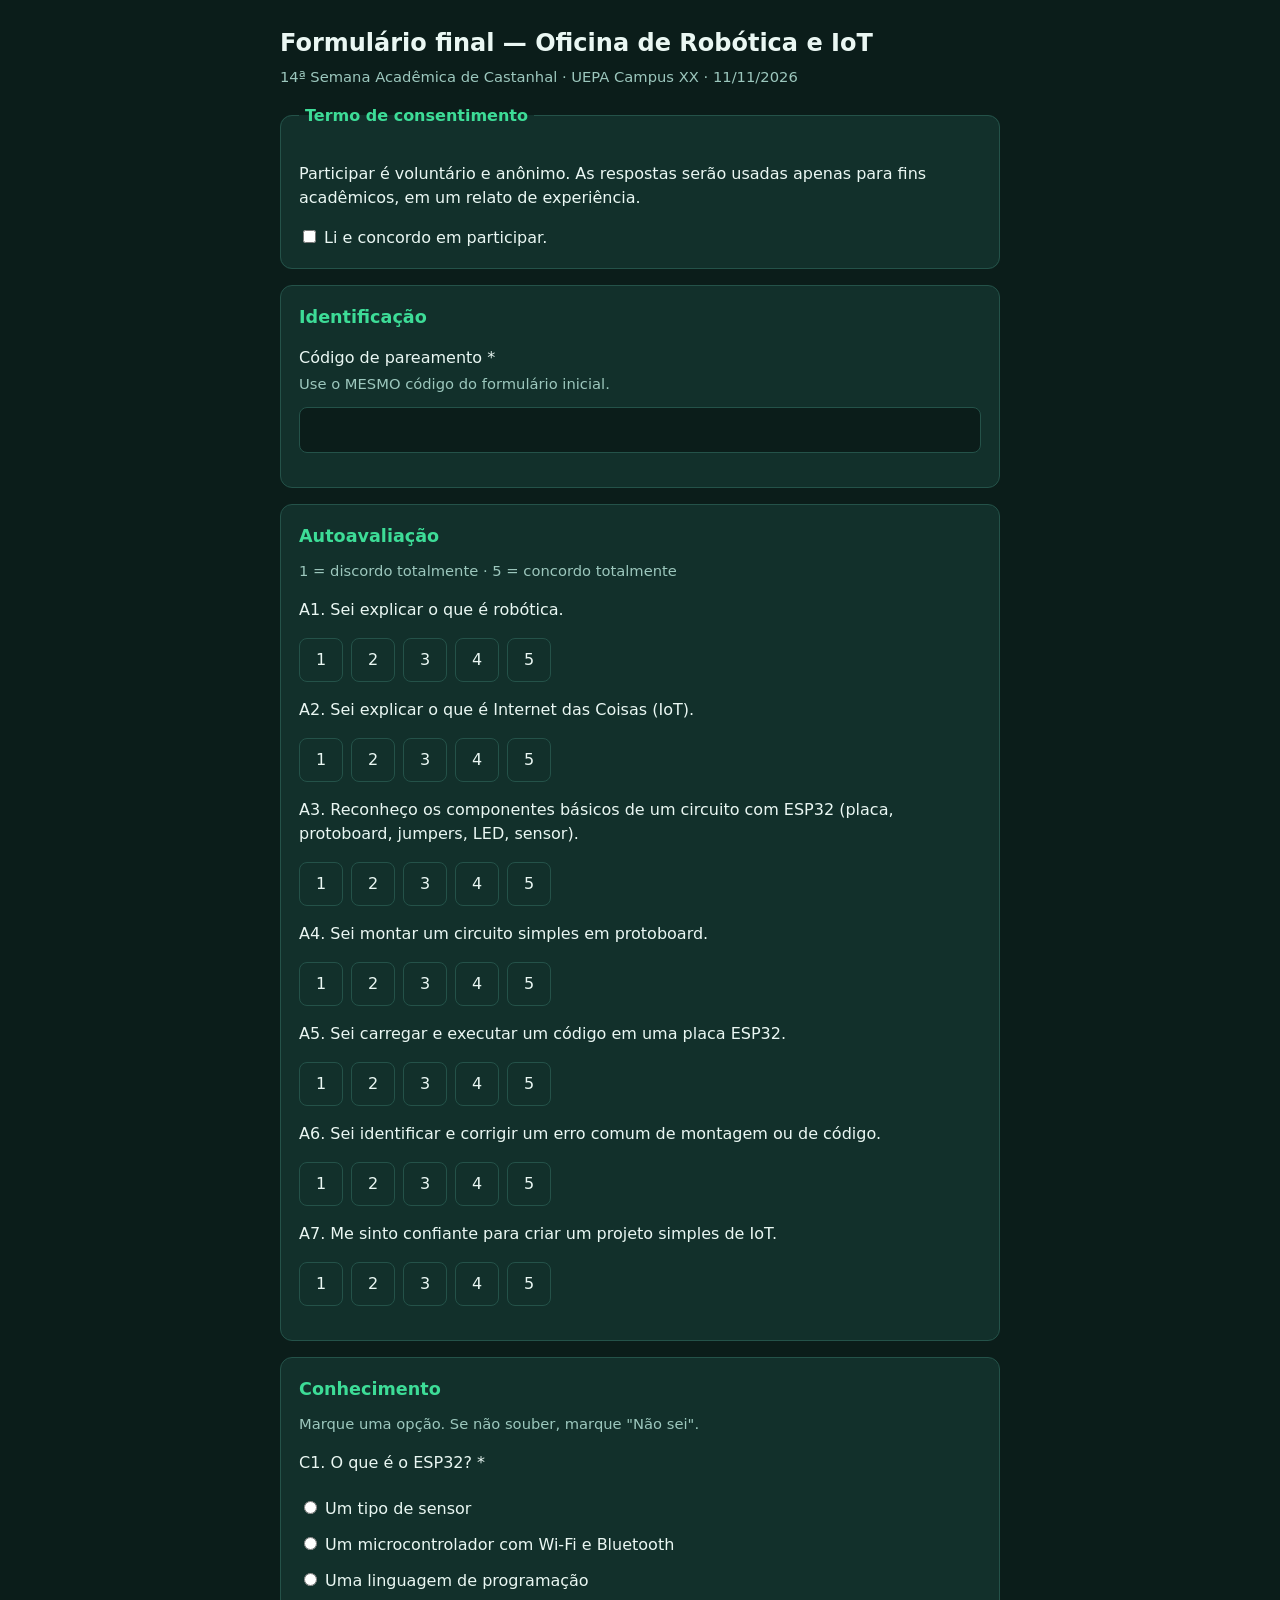
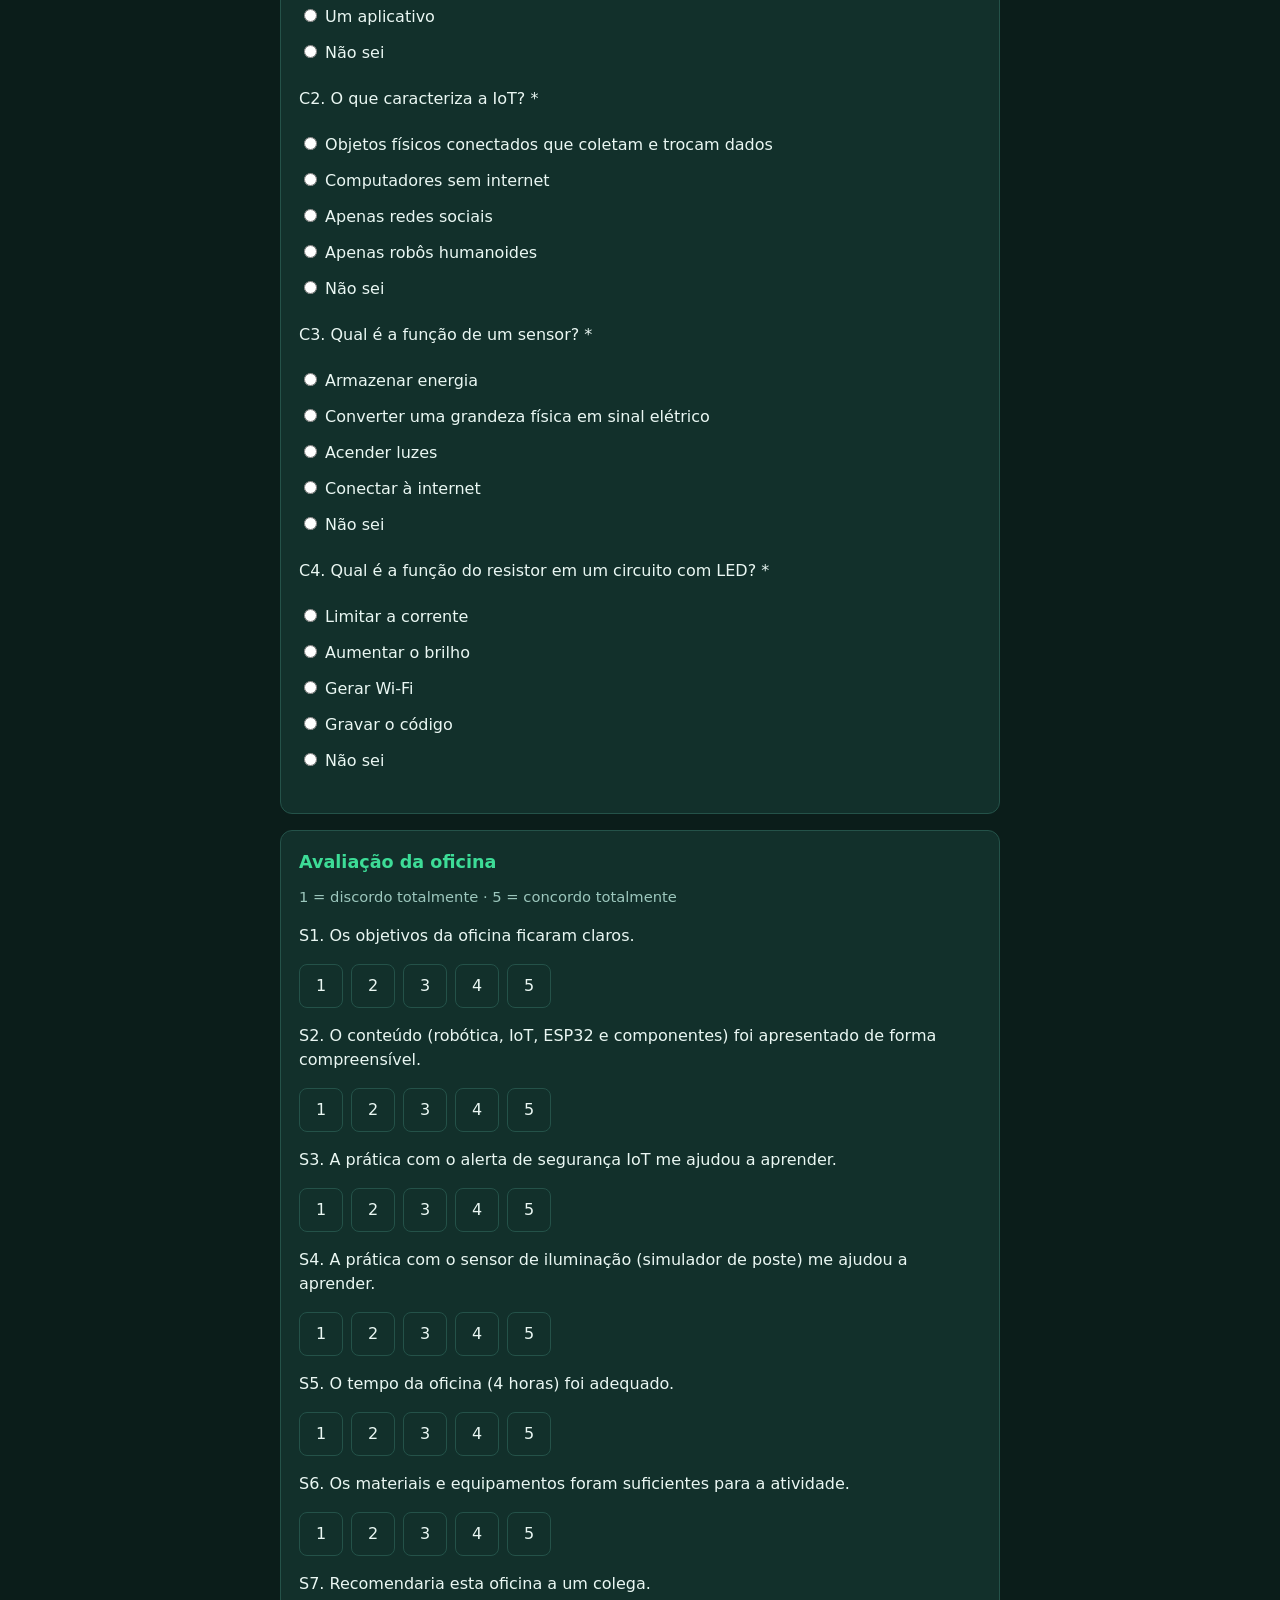
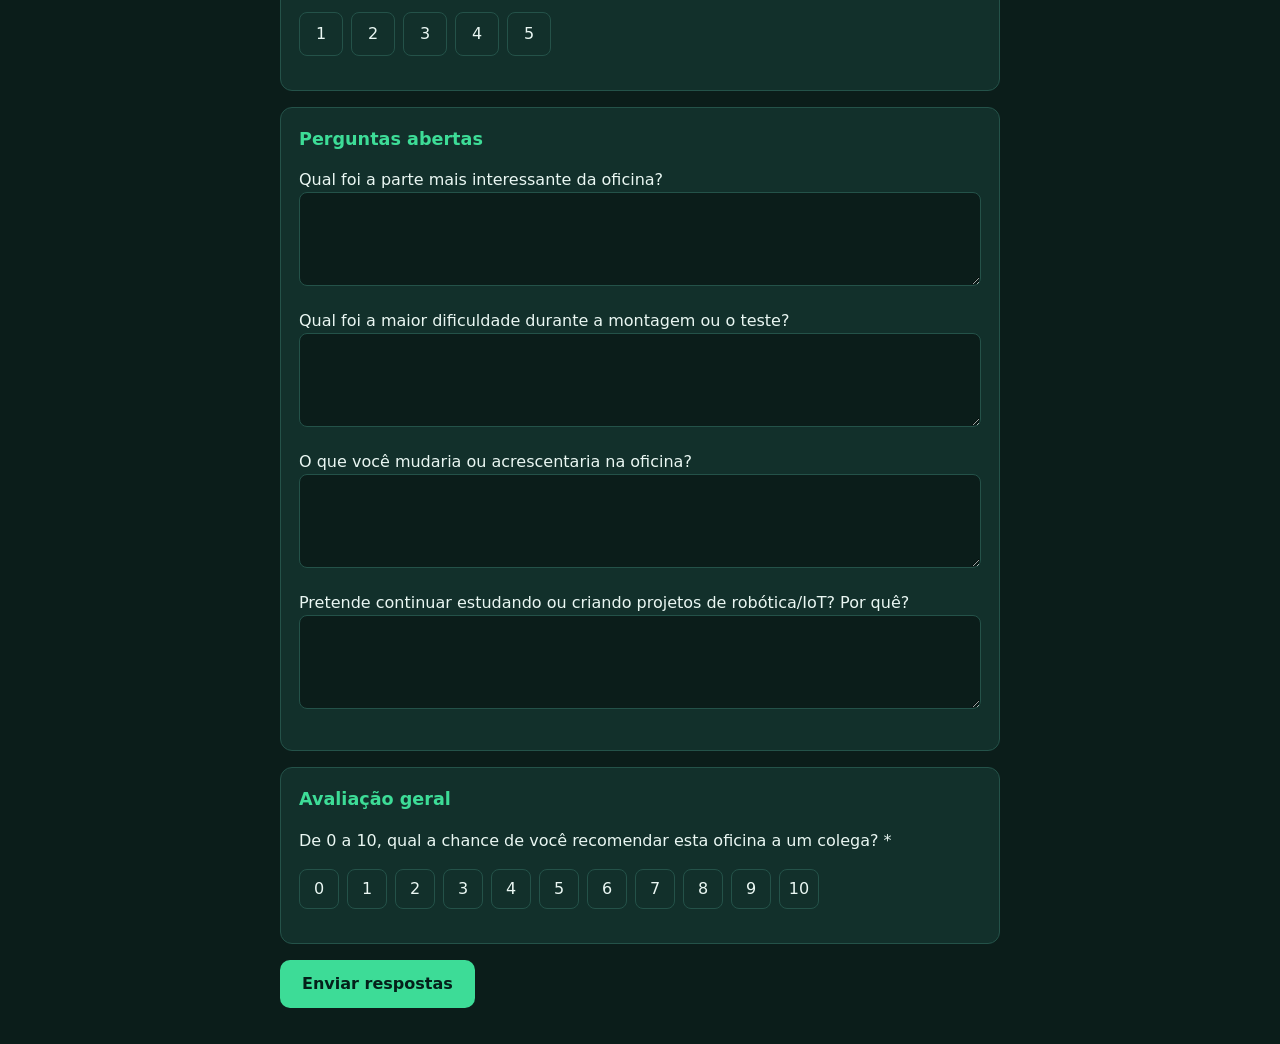
==== docs/pos.html @ fd0476c8 "Adiciona formulários inicial e final (GitHub Pages) e script de análise" ====
<!doctype html><html lang="pt-BR"><head><meta charset="utf-8"><meta name="viewport" content="width=device-width,initial-scale=1">
<title>Oficina de Robótica e IoT — pos</title><link rel="stylesheet" href="style.css"></head>
<body data-form="pos"><main id="app"></main>
<script src="config.js"></script><script src="forms.js"></script><script src="app.js"></script></body></html>
---- docs/style.css ----
:root{--bg:#0b1d1a;--card:#12302b;--ink:#eaf7f3;--mut:#9cc7bd;--acc:#3ddc97;--line:#245249}
*{box-sizing:border-box}body{margin:0;background:var(--bg);color:var(--ink);font:16px/1.5 system-ui,Segoe UI,sans-serif;padding:20px}
main{max-width:720px;margin:0 auto}h1{font-size:1.5rem;margin:.2em 0}h2{font-size:1.1rem;color:var(--acc);margin:0 0 .6em}
.sub,.desc,.help{color:var(--mut);margin:.2em 0 .8em;font-size:.92rem}
.card{background:var(--card);border:1px solid var(--line);border-radius:12px;padding:18px;margin:16px 0}
legend{color:var(--acc);font-weight:600;padding:0 6px}.q{margin:16px 0}.lbl,label{display:block}
.opt{padding:6px 0;cursor:pointer}.chk{cursor:pointer}
input[type=text],textarea{width:100%;background:#0b1d1a;color:var(--ink);border:1px solid var(--line);border-radius:8px;padding:10px;font:inherit}
input:focus,textarea:focus,button:focus-visible{outline:2px solid var(--acc);outline-offset:2px}
.scale{display:flex;gap:8px;flex-wrap:wrap;margin-top:6px}.scale label{cursor:pointer}
.scale input{position:absolute;opacity:0}.scale span{display:grid;place-items:center;min-width:44px;height:44px;border:1px solid var(--line);border-radius:8px}
.scale input:checked+span{background:var(--acc);color:#04201a;font-weight:700}.scale input:focus-visible+span{outline:2px solid var(--acc)}
.nps span{min-width:40px;height:40px}
button{background:var(--acc);color:#04201a;border:0;border-radius:10px;padding:12px 22px;font:inherit;font-weight:700;cursor:pointer}
button:disabled{opacity:.6}.home a{display:block;margin:12px 0;padding:16px;border:1px solid var(--line);border-radius:12px;color:var(--ink);text-decoration:none;background:var(--card)}
.home a:hover{border-color:var(--acc)}
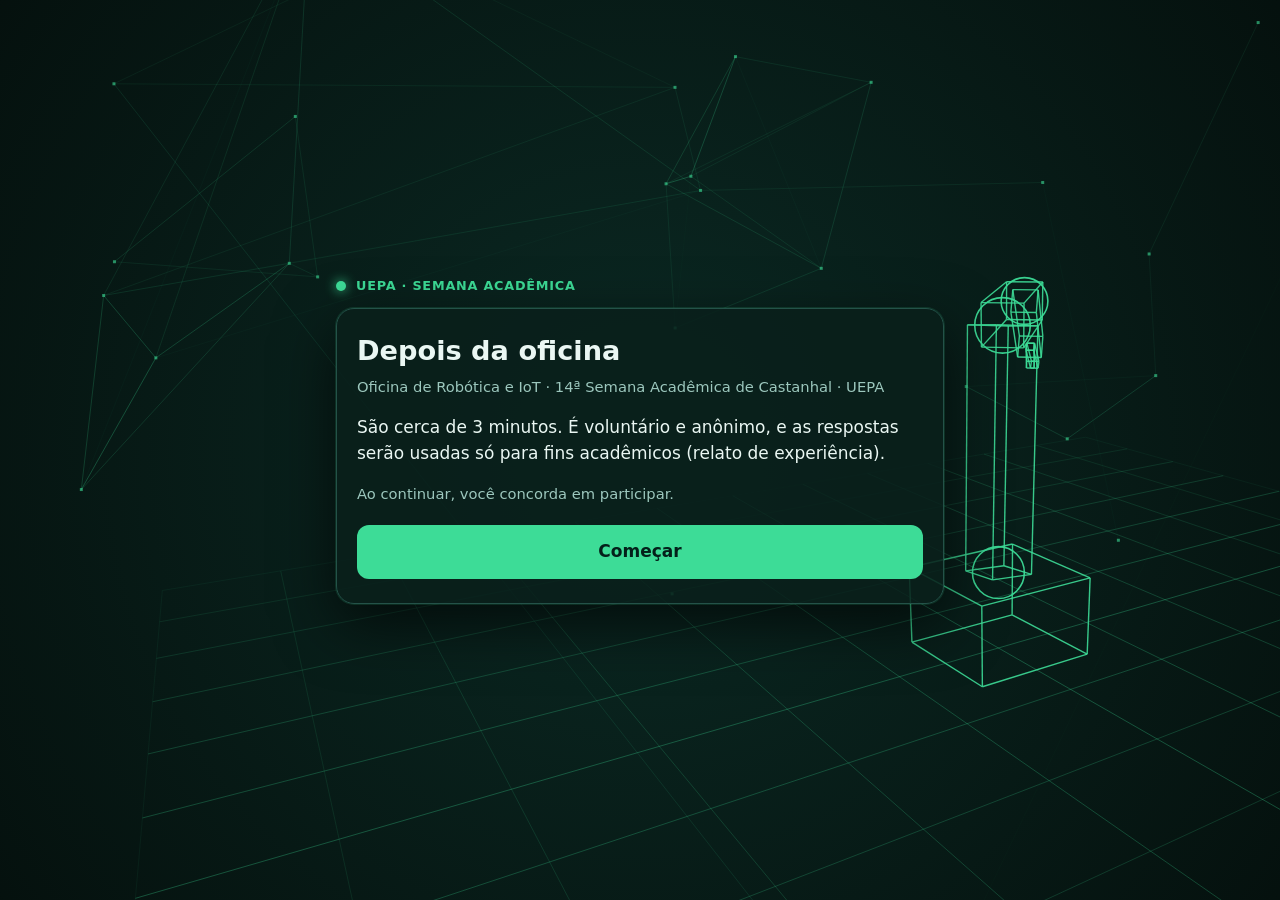
==== commit 52c68c5a: "Formulários simplificados (uma pergunta por tela) com fundo 3D de robótica" ====
--- a/docs/pos.html
+++ b/docs/pos.html
@@ -1,4 +1,4 @@
 <!doctype html><html lang="pt-BR"><head><meta charset="utf-8"><meta name="viewport" content="width=device-width,initial-scale=1">
 <title>Oficina de Robótica e IoT — pos</title><link rel="stylesheet" href="style.css"></head>
-<body data-form="pos"><main id="app"></main>
-<script src="config.js"></script><script src="forms.js"></script><script src="app.js"></script></body></html>
+<body data-form="pos"><canvas id="bg" aria-hidden="true"></canvas><main id="app"></main>
+<script src="config.js"></script><script src="forms.js"></script><script src="bg.js"></script><script src="app.js"></script></body></html>
--- a/docs/style.css
+++ b/docs/style.css
@@ -1,16 +1,42 @@
-:root{--bg:#0b1d1a;--card:#12302b;--ink:#eaf7f3;--mut:#9cc7bd;--acc:#3ddc97;--line:#245249}
-*{box-sizing:border-box}body{margin:0;background:var(--bg);color:var(--ink);font:16px/1.5 system-ui,Segoe UI,sans-serif;padding:20px}
-main{max-width:720px;margin:0 auto}h1{font-size:1.5rem;margin:.2em 0}h2{font-size:1.1rem;color:var(--acc);margin:0 0 .6em}
-.sub,.desc,.help{color:var(--mut);margin:.2em 0 .8em;font-size:.92rem}
-.card{background:var(--card);border:1px solid var(--line);border-radius:12px;padding:18px;margin:16px 0}
-legend{color:var(--acc);font-weight:600;padding:0 6px}.q{margin:16px 0}.lbl,label{display:block}
-.opt{padding:6px 0;cursor:pointer}.chk{cursor:pointer}
-input[type=text],textarea{width:100%;background:#0b1d1a;color:var(--ink);border:1px solid var(--line);border-radius:8px;padding:10px;font:inherit}
-input:focus,textarea:focus,button:focus-visible{outline:2px solid var(--acc);outline-offset:2px}
-.scale{display:flex;gap:8px;flex-wrap:wrap;margin-top:6px}.scale label{cursor:pointer}
-.scale input{position:absolute;opacity:0}.scale span{display:grid;place-items:center;min-width:44px;height:44px;border:1px solid var(--line);border-radius:8px}
-.scale input:checked+span{background:var(--acc);color:#04201a;font-weight:700}.scale input:focus-visible+span{outline:2px solid var(--acc)}
-.nps span{min-width:40px;height:40px}
-button{background:var(--acc);color:#04201a;border:0;border-radius:10px;padding:12px 22px;font:inherit;font-weight:700;cursor:pointer}
-button:disabled{opacity:.6}.home a{display:block;margin:12px 0;padding:16px;border:1px solid var(--line);border-radius:12px;color:var(--ink);text-decoration:none;background:var(--card)}
+:root{--bg:#050d0b;--panel:#0a1f1bde;--ink:#eaf7f3;--mut:#9cc7bd;--acc:#3ddc97;--line:#245249}
+*{box-sizing:border-box}
+html,body{height:100%}
+body{margin:0;background:var(--bg);color:var(--ink);font:17px/1.5 system-ui,Segoe UI,sans-serif;overflow-x:hidden}
+#bg{position:fixed;inset:0;width:100%;height:100%;z-index:0;display:block}
+main{position:relative;z-index:1;max-width:640px;margin:0 auto;min-height:100%;padding:20px 16px 40px;display:flex;flex-direction:column;justify-content:center}
+.brand{display:flex;align-items:center;gap:10px;color:var(--acc);font-weight:700;letter-spacing:.06em;font-size:.8rem;text-transform:uppercase;margin-bottom:12px}
+.brand i{width:10px;height:10px;border-radius:50%;background:var(--acc);box-shadow:0 0 12px var(--acc)}
+.panel{background:var(--panel);border:1px solid var(--line);border-radius:18px;padding:24px 20px;box-shadow:0 0 0 1px #3ddc9722,0 20px 60px #000a}
+h1{font-size:1.7rem;line-height:1.2;margin:.1em 0 .3em}
+h2{font-size:1.35rem;line-height:1.3;margin:.2em 0 .5em}
+.sub,.hint,.help{color:var(--mut);font-size:.92rem;margin:.2em 0 1em}
+.tag{display:inline-block;color:var(--acc);font-size:.78rem;font-weight:700;text-transform:uppercase;letter-spacing:.08em}
+.bar{height:6px;background:#12302b;border-radius:6px;overflow:hidden;margin:0 0 6px}
+.bar b{display:block;height:100%;width:0;background:var(--acc);box-shadow:0 0 10px var(--acc);transition:width .35s ease}
+.count{color:var(--mut);font-size:.8rem;margin-bottom:14px}
+.opts{display:grid;gap:10px;margin-top:8px}
+.opt{display:block;position:relative}
+.opt input{position:absolute;opacity:0}
+.opt span{display:block;padding:14px 16px;border:1px solid var(--line);border-radius:12px;background:#0b1d1a;cursor:pointer;transition:border-color .15s,background .15s,transform .15s}
+.opt span:hover{border-color:var(--acc)}
+.opt input:checked+span{background:var(--acc);color:#04201a;font-weight:700;border-color:var(--acc)}
+.opt input:focus-visible+span{outline:2px solid #fff;outline-offset:2px}
+.row{margin:18px 0}.row p{margin:0 0 8px}
+.scale{display:grid;grid-template-columns:repeat(5,1fr);gap:8px}
+.scale .opt span{padding:12px 0;text-align:center}
+.ends{display:flex;justify-content:space-between;color:var(--mut);font-size:.75rem;margin-top:4px}
+input[type=text],textarea{width:100%;background:#0b1d1a;color:var(--ink);border:1px solid var(--line);border-radius:12px;padding:14px;font:inherit;text-transform:none}
+input[type=text]{text-transform:uppercase;letter-spacing:.15em;font-size:1.3rem;text-align:center}
+input:focus,textarea:focus{outline:2px solid var(--acc);outline-offset:2px}
+.err{color:#ffb4a8;font-size:.9rem;min-height:1.3em;margin:6px 0 0}
+.nav{display:flex;gap:10px;margin-top:20px}
+button,.btn{font:inherit;border:0;border-radius:12px;padding:14px 22px;font-weight:700;cursor:pointer;background:var(--acc);color:#04201a;text-decoration:none;text-align:center}
+button.ghost{background:transparent;color:var(--mut);border:1px solid var(--line)}
+button.go{flex:1}button:disabled{opacity:.4;cursor:not-allowed}
+button:focus-visible,.btn:focus-visible{outline:2px solid #fff;outline-offset:2px}
+.home{display:grid;gap:12px;margin-top:16px}
+.home a{display:block;padding:18px;border:1px solid var(--line);border-radius:14px;background:#0b1d1a;color:var(--ink);text-decoration:none}
 .home a:hover{border-color:var(--acc)}
+.fade{animation:in .3s ease}
+@keyframes in{from{opacity:0;transform:translateY(8px)}to{opacity:1;transform:none}}
+@media (prefers-reduced-motion:reduce){.fade{animation:none}.bar b{transition:none}}
